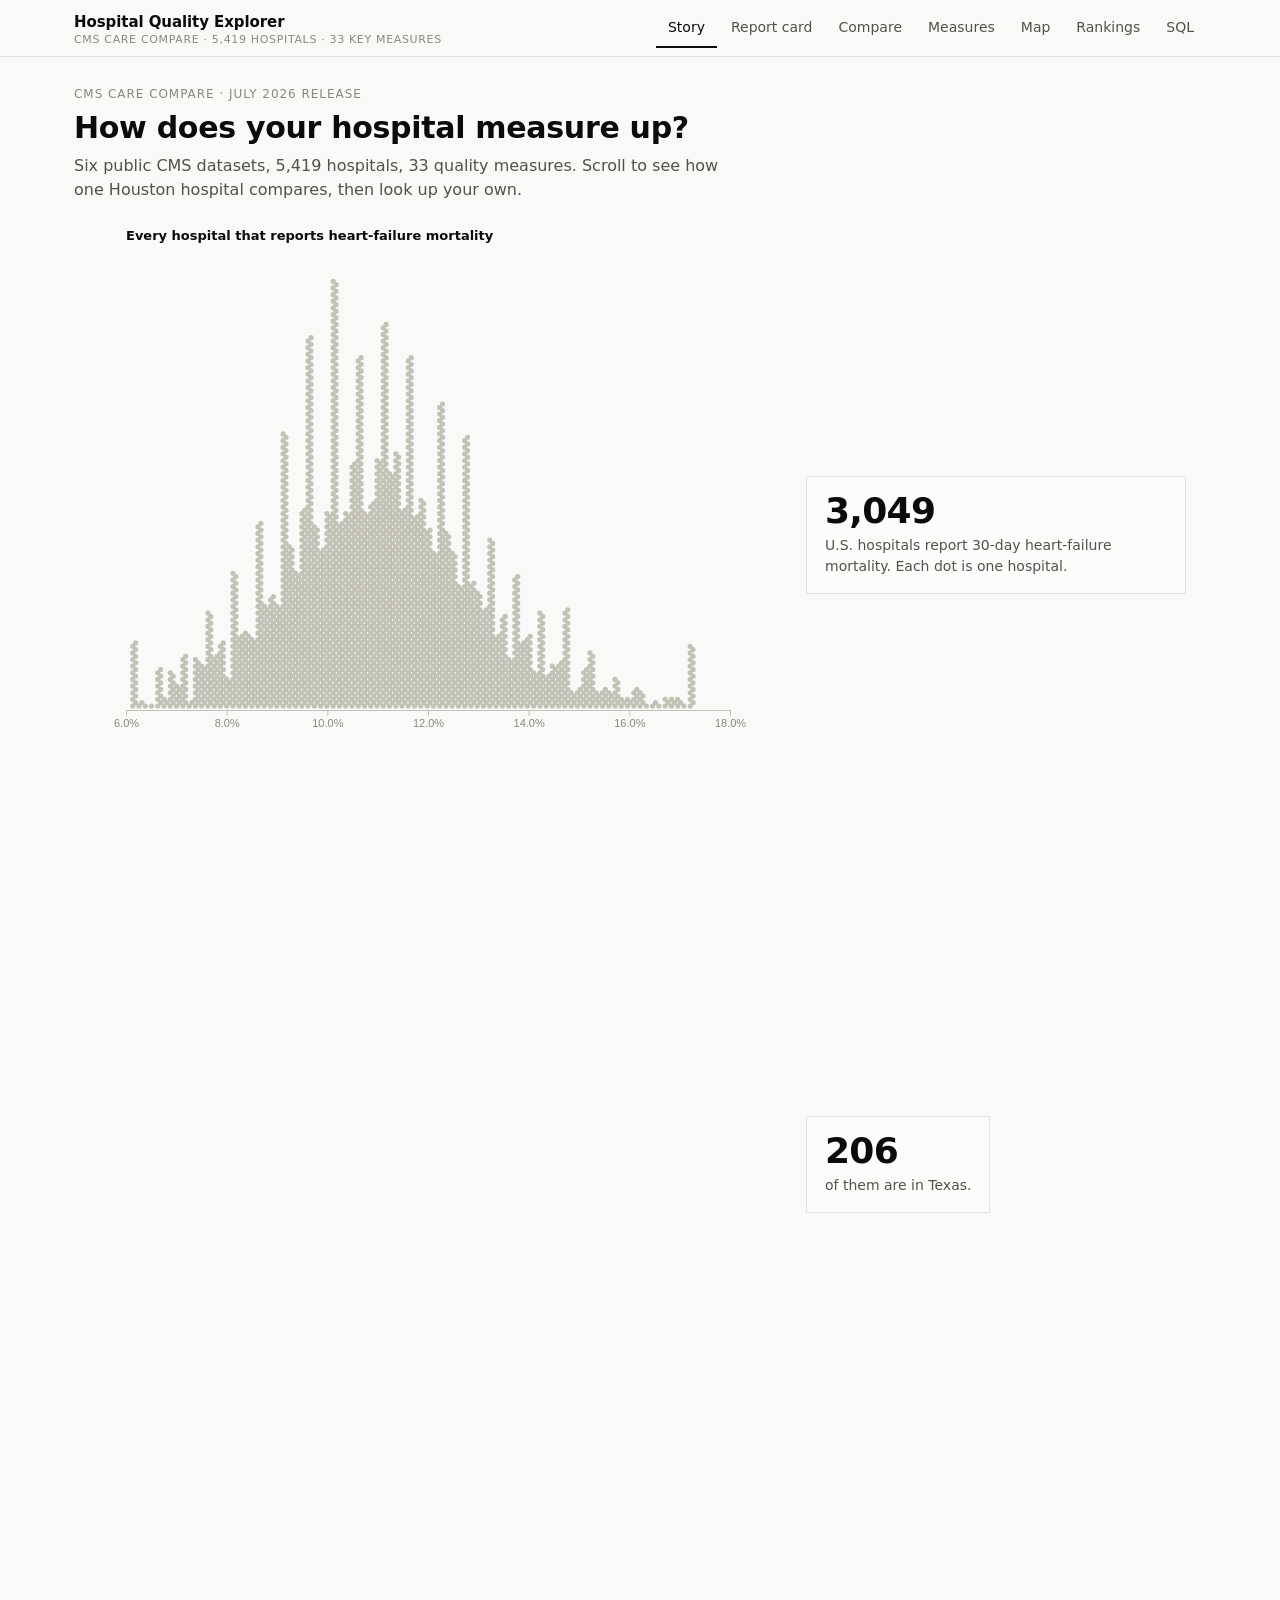
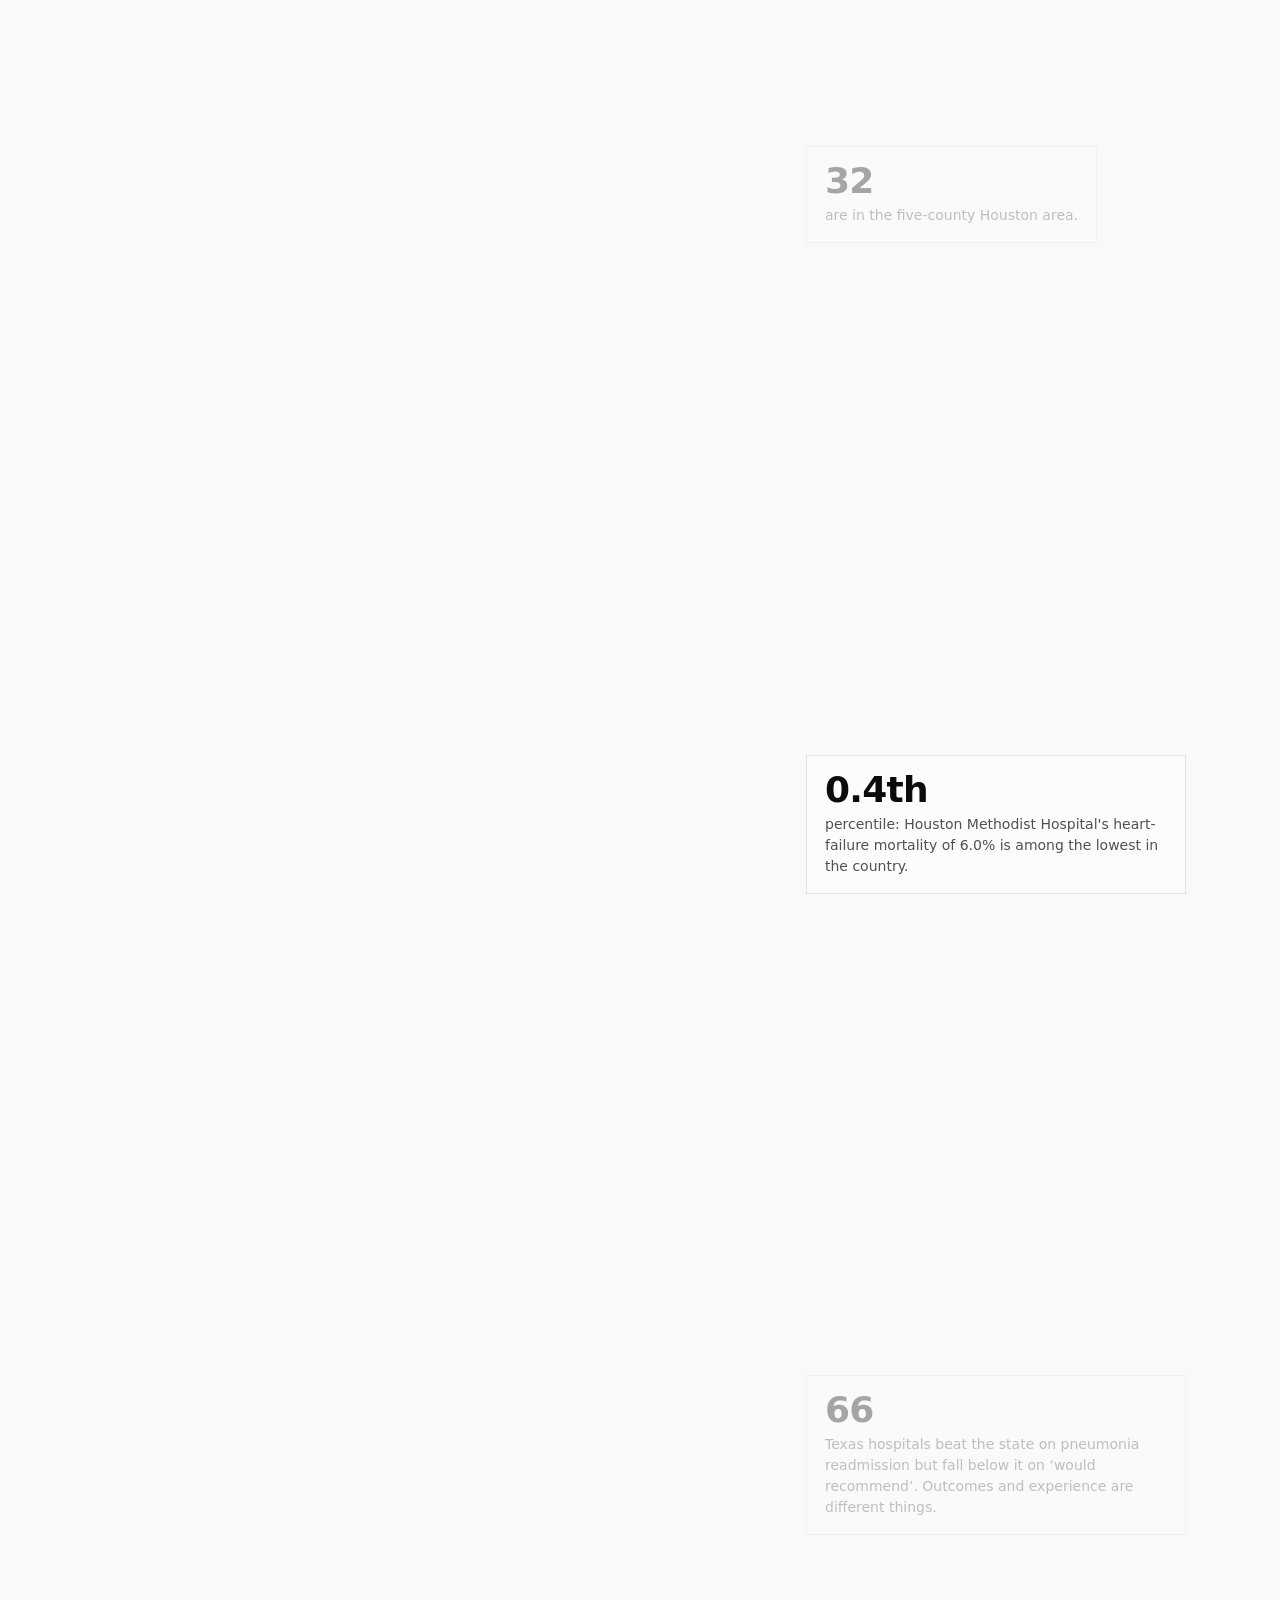
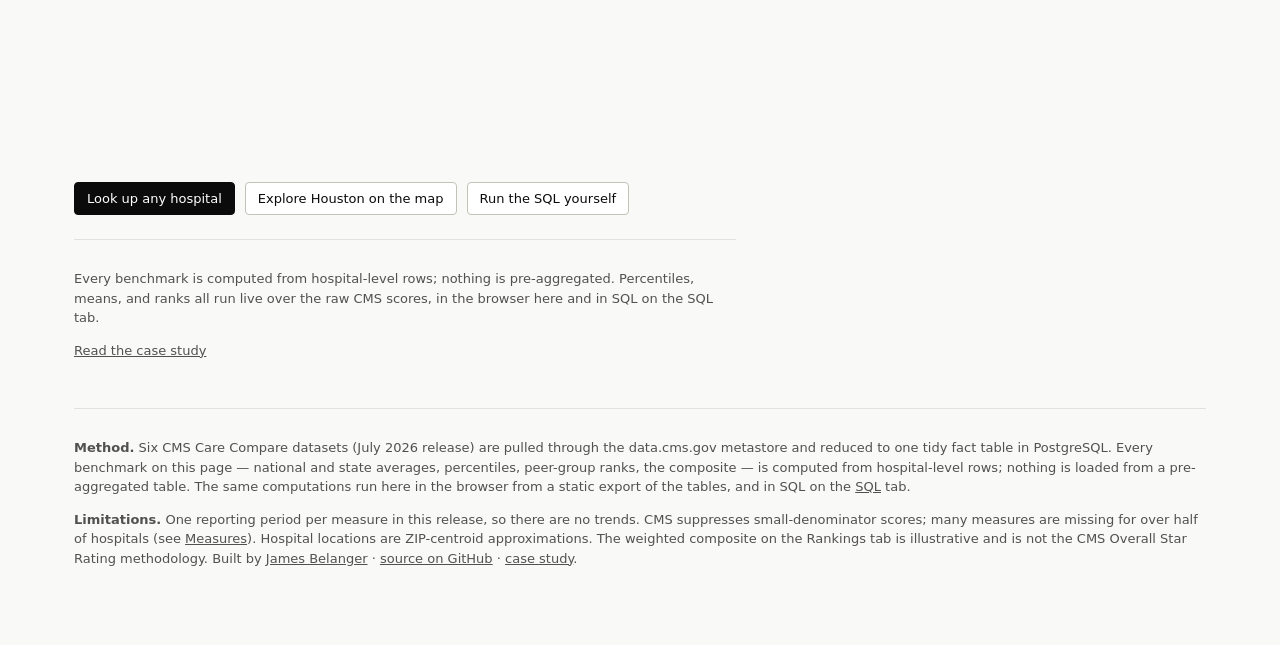
==== dashboard/explorer/index.html @ 34c3a6aa "Interactive explorer: report cards, linked compare, measure explorer, map, weighted rankings, DuckDB" ====
<!doctype html>
<html lang="en">
<head>
<meta charset="utf-8">
<meta name="viewport" content="width=device-width,initial-scale=1">
<title>Hospital Quality Explorer — any U.S. hospital against its peers</title>
<meta name="description" content="Look up any of 5,419 U.S. hospitals and see how it compares on 33 CMS quality measures against national, state, and custom peer groups. Built from six CMS Care Compare datasets with PostgreSQL, SQL, and D3.">
<link rel="stylesheet" href="app.css">
<script src="vendor/d3.v7.min.js"></script>
<script src="vendor/topojson-client.min.js"></script>
</head>
<body>
<div class="topbar"><div class="wrap">
  <a class="brand" href="#/story">Hospital Quality Explorer<small>CMS Care Compare · 5,419 hospitals · 33 key measures</small></a>
  <nav class="tabs" id="tabs">
    <a href="#/story" data-view="story">Story</a>
    <a href="#/report" data-view="report">Report card</a>
    <a href="#/compare" data-view="compare">Compare</a>
    <a href="#/measures" data-view="measures">Measures</a>
    <a href="#/map" data-view="map">Map</a>
    <a href="#/rankings" data-view="rankings">Rankings</a>
    <a href="#/sql" data-view="sql">SQL</a>
  </nav>
</div></div>
<div class="peerbar" id="peerbar" style="display:none"><div class="wrap">
  <label>Peer group <select id="scope"></select></label>
  <label>Ownership <select id="f-own"><option value="">any</option></select></label>
  <label>Type <select id="f-type"><option value="">any</option></select></label>
  <label><input type="checkbox" id="f-er"> Emergency dept only</label>
  <span class="count" id="peercount"></span>
</div></div>
<main><div class="wrap">
  <div id="loading" class="loading">Loading 5,419 hospitals and 103,870 scores…</div>
  <section class="view" id="view-story"></section>
  <section class="view" id="view-report"></section>
  <section class="view" id="view-compare"></section>
  <section class="view" id="view-measures"></section>
  <section class="view" id="view-map"></section>
  <section class="view" id="view-rankings"></section>
  <section class="view" id="view-sql"></section>
  <footer>
    <p><b>Method.</b> Six CMS Care Compare datasets (July 2026 release) are pulled through the data.cms.gov metastore and reduced to one tidy fact table in PostgreSQL. Every benchmark on this page — national and state averages, percentiles, peer-group ranks, the composite — is computed from hospital-level rows; nothing is loaded from a pre-aggregated table. The same computations run here in the browser from a static export of the tables, and in SQL on the <a href="#/sql">SQL</a> tab.</p>
    <p><b>Limitations.</b> One reporting period per measure in this release, so there are no trends. CMS suppresses small-denominator scores; many measures are missing for over half of hospitals (see <a href="#/measures">Measures</a>). Hospital locations are ZIP-centroid approximations. The weighted composite on the Rankings tab is illustrative and is not the CMS Overall Star Rating methodology. Built by <a href="https://jamesbelanger.com">James Belanger</a> · <a href="https://github.com/JamesBelanger/hospital-quality-dashboard">source on GitHub</a> · <a href="https://jamesbelanger.com/projects/hospital-quality/">case study</a>.</p>
  </footer>
</div></main>
<script type="module" src="js/main.js"></script>
</body>
</html>
---- dashboard/explorer/app.css ----
:root{--surface:#fcfcfb;--page:#f9f9f7;--ink:#0b0b0b;--ink2:#52514e;--muted:#898781;--grid:#e1e0d9;--axis:#c3c2b7;--blue:#2a78d6;--blue-soft:#cde2fb;--deemph:#c3c2b7;--border:rgba(11,11,11,.10);--good:#1f7a4d;--warn:#a05a00;--bad:#b3261e}
*{box-sizing:border-box}
html{background:var(--page);scroll-behavior:smooth}
body{margin:0;font:15px/1.5 system-ui,-apple-system,"Segoe UI",Roboto,Helvetica,Arial,sans-serif;color:var(--ink);background:var(--page)}
a{color:var(--ink2)} button{font:inherit}
.wrap{max-width:1180px;margin:0 auto;padding:0 24px}
/* top bar */
.topbar{position:sticky;top:0;z-index:20;background:var(--page);border-bottom:1px solid var(--border)}
.topbar .wrap{display:flex;align-items:center;gap:22px;height:56px}
.brand{font-weight:650;letter-spacing:-.005em;text-decoration:none;color:var(--ink);white-space:nowrap}
.brand small{display:block;font-weight:400;font-size:11px;color:var(--muted);letter-spacing:.06em;text-transform:uppercase;line-height:1}
nav.tabs{display:flex;gap:2px;margin-left:auto;overflow:auto}
nav.tabs a{padding:8px 12px;font-size:14px;color:var(--ink2);text-decoration:none;border-bottom:2px solid transparent;white-space:nowrap}
nav.tabs a.active{color:var(--ink);border-bottom-color:var(--ink)}
nav.tabs a:hover{color:var(--ink)}
/* peer bar */
.peerbar{background:var(--surface);border-bottom:1px solid var(--border)}
.peerbar .wrap{display:flex;flex-wrap:wrap;align-items:center;gap:10px 18px;padding:10px 24px;font-size:13px}
.peerbar label{display:flex;align-items:center;gap:6px;color:var(--ink2)}
select,.search{font:inherit;font-size:13px;padding:6px 8px;border:1px solid var(--axis);border-radius:4px;background:#fff;color:var(--ink)}
select:focus,.search:focus{outline:2px solid var(--blue-soft);border-color:var(--blue)}
.peerbar .count{margin-left:auto;color:var(--muted)}
/* layout */
main{padding:28px 0 64px}
.view{display:none}.view.active{display:block}
h1{font-size:30px;line-height:1.15;letter-spacing:-.01em;margin:0 0 8px;font-weight:650}
h2{font-size:20px;margin:0 0 4px;font-weight:650;letter-spacing:-.005em}
h3{font-size:15px;margin:0 0 4px;font-weight:600}
.dek{font-size:16px;color:var(--ink2);max-width:66ch;margin:0 0 18px}
.sub{margin:0 0 14px;color:var(--ink2);font-size:14px;max-width:80ch}
.kicker{font-size:12px;letter-spacing:.08em;text-transform:uppercase;color:var(--muted);margin:0 0 8px}
.card{background:var(--surface);border:1px solid var(--border);padding:16px 18px;margin-bottom:18px}
.card.flush{padding:0}
.row{display:flex;flex-wrap:wrap;gap:12px;align-items:center}
.grid2{display:grid;grid-template-columns:1fr 1fr;gap:18px}
.grid3{display:grid;grid-template-columns:repeat(3,1fr);gap:18px}
.controls{display:flex;flex-wrap:wrap;gap:10px 16px;align-items:center;margin-bottom:12px;font-size:13px;color:var(--ink2)}
.controls label{display:flex;align-items:center;gap:6px}
.btn,.btn-ghost{border:1px solid var(--axis);background:#fff;color:var(--ink);padding:6px 12px;border-radius:4px;cursor:pointer;font-size:13px}
.btn:hover,.btn-ghost:hover{border-color:var(--ink2)}
.btn.primary{background:var(--ink);color:#fff;border-color:var(--ink)}
.btn-ghost{background:transparent;color:var(--ink2)}
.btn-ghost.small{padding:2px 8px;font-size:12px}
.chip{display:inline-block;padding:2px 8px;border:1px solid var(--axis);border-radius:999px;font-size:12px;color:var(--ink2);background:#fff;cursor:pointer}
.chip.on{background:var(--ink);color:#fff;border-color:var(--ink)}
/* search */
.searchwrap{position:relative;flex:1;min-width:260px;max-width:560px}
.search{width:100%;padding:10px 12px;font-size:15px}
.search-list{position:absolute;z-index:30;left:0;right:0;top:100%;background:#fff;border:1px solid var(--axis);border-top:0;max-height:360px;overflow:auto;display:none;box-shadow:0 8px 24px rgba(0,0,0,.06)}
.search-item{padding:8px 12px;cursor:pointer;display:flex;justify-content:space-between;gap:12px;font-size:14px}
.search-item.cur,.search-item:hover{background:var(--page)}
.search-meta{color:var(--muted);font-size:12px;white-space:nowrap}
/* tooltip */
.tip{position:fixed;z-index:50;display:none;background:var(--ink);color:#fff;padding:8px 10px;font-size:12px;line-height:1.4;max-width:300px;pointer-events:none;border-radius:3px}
.tip b{font-weight:600}.tip-sub{color:#cfcfcf}
/* badges */
.badge{display:inline-block;font-size:11px;font-weight:600;padding:1px 7px;border-radius:999px;border:1px solid;white-space:nowrap}
.badge.good{color:var(--good);border-color:var(--good)} .badge.ok{color:#2a5ea3;border-color:#2a5ea3}
.badge.low{color:var(--warn);border-color:var(--warn)} .badge.poor{color:var(--bad);border-color:var(--bad)}
.badge.na{color:var(--muted);border-color:var(--axis)}
/* sql drawer */
.sqlwrap{margin-top:10px}
.sqldrawer{margin-top:8px;border:1px solid var(--border);background:#fff}
.sqlmeta{display:flex;justify-content:space-between;align-items:center;padding:6px 10px;font-size:12px;color:var(--muted);border-bottom:1px solid var(--border)}
pre.code{margin:0;padding:12px 14px;font:12.5px/1.5 ui-monospace,SFMono-Regular,Menlo,Consolas,monospace;color:var(--ink);overflow:auto;max-height:420px;white-space:pre}
/* tables */
table.data{width:100%;border-collapse:collapse;font-size:13px}
table.data th{text-align:left;font-weight:600;padding:8px 10px 8px 0;border-bottom:1px solid var(--axis);color:var(--ink);vertical-align:bottom;position:sticky;top:0;background:var(--surface);cursor:pointer;white-space:nowrap}
table.data th .dir{display:block;font-weight:400;font-size:11px;color:var(--muted)}
table.data td{padding:7px 10px 7px 0;border-bottom:1px solid var(--grid);color:var(--ink2);font-variant-numeric:tabular-nums;vertical-align:middle}
table.data td.name{color:var(--ink);font-weight:500}
table.data td .meta{display:block;font-size:11.5px;color:var(--muted);font-weight:400}
table.data tr.hl td{background:var(--blue-soft)}
table.data tr:hover td{background:var(--page)}
.tablewrap{overflow:auto;max-height:560px}
.cell{display:flex;align-items:center;gap:8px}.cell .track{flex:1;display:block;height:10px}.cell .bar{display:block;height:10px;border-radius:0 3px 3px 0;background:var(--deemph)}.cell .bar.emph{background:var(--blue)}.cell .v{width:52px;text-align:right;color:var(--ink);font-size:12.5px}
.caption{font-size:12px;color:var(--muted);margin:10px 0 0}
.key{display:inline-block;width:12px;height:9px;vertical-align:middle;margin-right:4px}.key.emph{background:var(--blue)}.key.ctx{background:var(--deemph)}
/* report card */
.rc-head{display:grid;grid-template-columns:2fr 1fr;gap:24px;align-items:start}
.rc-head .name{font-size:26px;font-weight:650;letter-spacing:-.01em;line-height:1.15}
.rc-head .meta{color:var(--ink2);margin-top:4px;font-size:14px}
.rc-kpis{display:grid;grid-template-columns:repeat(3,1fr);gap:0;border-top:1px solid var(--border);margin-top:14px}
.rc-kpi{padding:12px 14px 12px 0;border-right:1px solid var(--border)}.rc-kpi:last-child{border-right:0}.rc-kpi+.rc-kpi{padding-left:14px}
.rc-kpi .v{font-size:26px;font-weight:650;line-height:1.1;letter-spacing:-.01em}.rc-kpi .l{font-size:12.5px;color:var(--ink2);margin-top:3px}
.rc-group{margin-top:22px}
.rc-group h3{display:flex;align-items:baseline;gap:10px}.rc-group h3 span{font-weight:400;color:var(--muted);font-size:12px}
.rc-row{display:grid;grid-template-columns:200px 1fr 90px 110px;gap:14px;align-items:center;padding:7px 0;border-bottom:1px solid var(--grid)}
.rc-row .lbl{font-size:13.5px;color:var(--ink)}.rc-row .lbl small{display:block;color:var(--muted);font-size:11px}
.rc-row .val{text-align:right;font-variant-numeric:tabular-nums;font-weight:600;color:var(--ink)}
.rc-row .strip{height:34px}
.rc-row.na .val,.rc-row.na .lbl{color:var(--muted)}
/* measures explorer */
.mlist{max-height:520px;overflow:auto;border:1px solid var(--border);background:#fff}
.mlist div{padding:7px 10px;border-bottom:1px solid var(--grid);cursor:pointer;font-size:13px;display:flex;justify-content:space-between;gap:10px}
.mlist div:hover,.mlist div.cur{background:var(--blue-soft)}
.mlist .n{color:var(--muted);white-space:nowrap;font-size:12px}
.toplist{font-size:13px}.toplist li{display:flex;justify-content:space-between;gap:10px;padding:4px 0;border-bottom:1px solid var(--grid)}
.toplist li span:last-child{font-variant-numeric:tabular-nums;color:var(--ink)}.toplist li a{color:var(--ink);text-decoration:none;cursor:pointer}.toplist li a:hover{text-decoration:underline}
.missbar{height:8px;background:var(--grid);position:relative}.missbar span{position:absolute;left:0;top:0;bottom:0;background:var(--blue)}
/* sliders */
.sliders{display:grid;grid-template-columns:repeat(5,1fr);gap:16px}
.slider label{display:block;font-size:13px;color:var(--ink);font-weight:500}.slider small{color:var(--muted);font-weight:400}
.slider input[type=range]{width:100%;accent-color:var(--ink)}
.note{font-size:12.5px;color:var(--ink2);border-left:2px solid var(--axis);padding:4px 10px;margin:10px 0}
/* map */
.maplegend{display:flex;align-items:center;gap:8px;font-size:12px;color:var(--ink2)}
.maplegend .ramp{display:flex}.maplegend .ramp span{width:18px;height:10px}
/* console */
.console{display:grid;grid-template-columns:260px 1fr;gap:18px}
.presets{max-height:560px;overflow:auto;border:1px solid var(--border);background:#fff}
.presets div{padding:8px 10px;border-bottom:1px solid var(--grid);cursor:pointer;font-size:13px}.presets div:hover,.presets div.cur{background:var(--blue-soft)}
.presets small{display:block;color:var(--muted);font-size:11px}
textarea.editor{width:100%;min-height:200px;font:13px/1.5 ui-monospace,SFMono-Regular,Menlo,Consolas,monospace;padding:12px;border:1px solid var(--axis);background:#fff;color:var(--ink);resize:vertical;tab-size:2}
.status{font-size:12.5px;color:var(--muted);margin:8px 0}
.status.err{color:var(--bad)}
.results{overflow:auto;max-height:520px;border:1px solid var(--border);background:#fff}
.results table{font-size:12.5px;border-collapse:collapse;min-width:100%}.results th,.results td{padding:5px 10px;border-bottom:1px solid var(--grid);white-space:nowrap;text-align:left}.results th{position:sticky;top:0;background:var(--surface);font-weight:600}
.results td.num{text-align:right;font-variant-numeric:tabular-nums}
/* story */
.story{position:relative}
.story .sticky{position:sticky;top:72px;height:calc(100vh - 100px);min-height:420px;display:flex;flex-direction:column}
.story .steps{position:relative;z-index:2;pointer-events:none}
.story .step{min-height:70vh;display:flex;align-items:center;pointer-events:none}
.story .step > div{background:var(--surface);border:1px solid var(--border);padding:16px 18px;max-width:380px;pointer-events:auto;opacity:.35;transition:opacity .3s}
.story .step.on > div{opacity:1}
.story .step .big{font-size:36px;font-weight:650;letter-spacing:-.02em;line-height:1;margin-bottom:6px}
.story .step p{margin:0;font-size:14px;color:var(--ink2)}
.story .layout{display:grid;grid-template-columns:1fr 400px;gap:24px}
.story .cta{display:flex;gap:10px;flex-wrap:wrap;margin-top:12px}
.storyfoot{margin-top:24px;padding-top:16px;border-top:1px solid var(--border);color:var(--ink2);font-size:13px;max-width:80ch}
footer{margin-top:48px;padding-top:16px;border-top:1px solid var(--border);font-size:13px;color:var(--ink2)}
.loading{padding:60px 0;color:var(--muted);text-align:center}
@media (max-width:820px){.topbar .wrap{flex-wrap:wrap;height:auto;padding:8px 16px;gap:6px 14px}nav.tabs{margin-left:0;width:100%}nav.tabs a{padding:6px 9px;font-size:13px}.peerbar .wrap{padding:8px 16px;gap:8px 12px}.peerbar select{max-width:200px}.wrap{padding:0 16px}.grid2,.grid3,.console,.story .layout,.rc-head{grid-template-columns:1fr}.sliders{grid-template-columns:1fr 1fr}.rc-row{grid-template-columns:1fr 1fr;grid-template-areas:"l v" "s b"}.rc-row .lbl{grid-area:l}.rc-row .val{grid-area:v}.rc-row .strip{grid-area:s}.rc-row .bdg{grid-area:b}.rc-kpis{grid-template-columns:1fr}.rc-kpi{border-right:0;border-bottom:1px solid var(--border);padding-left:0}.story .sticky{position:static;height:auto}.story .step{min-height:0;margin:12px 0}}
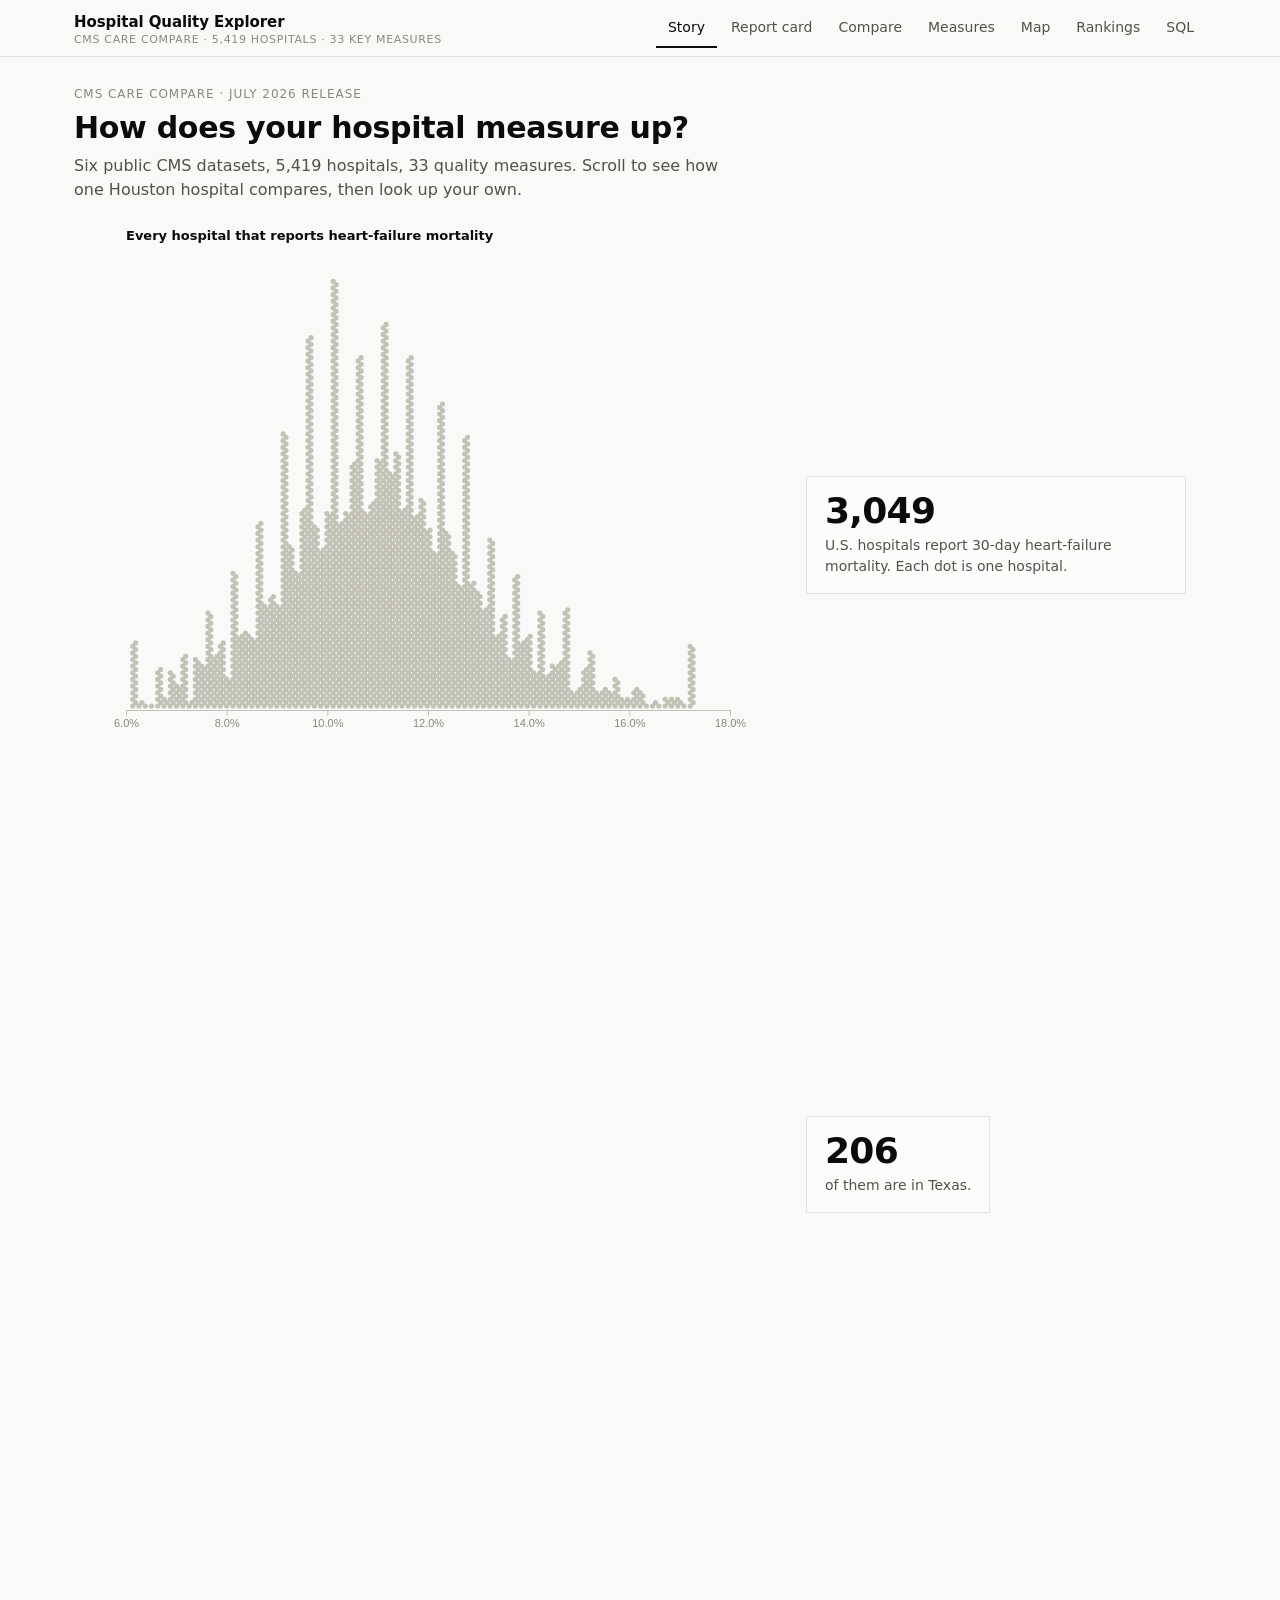
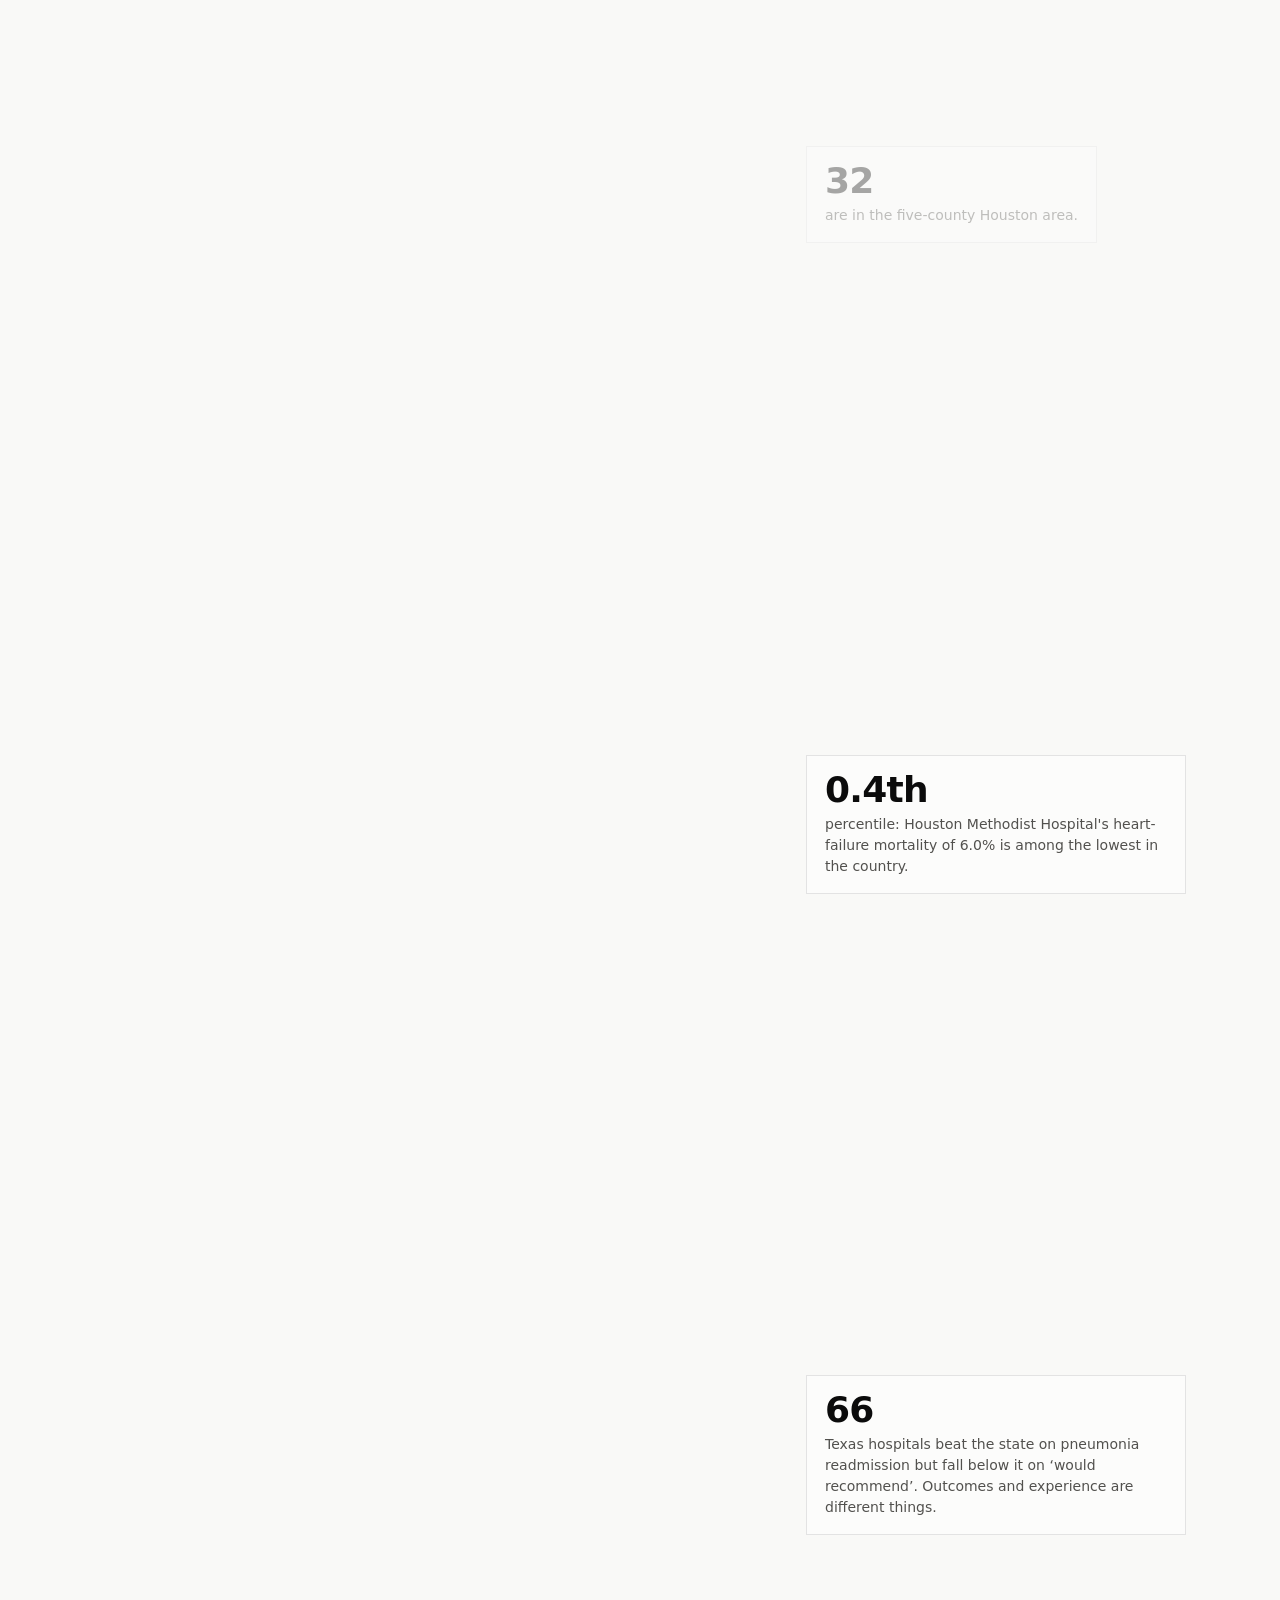
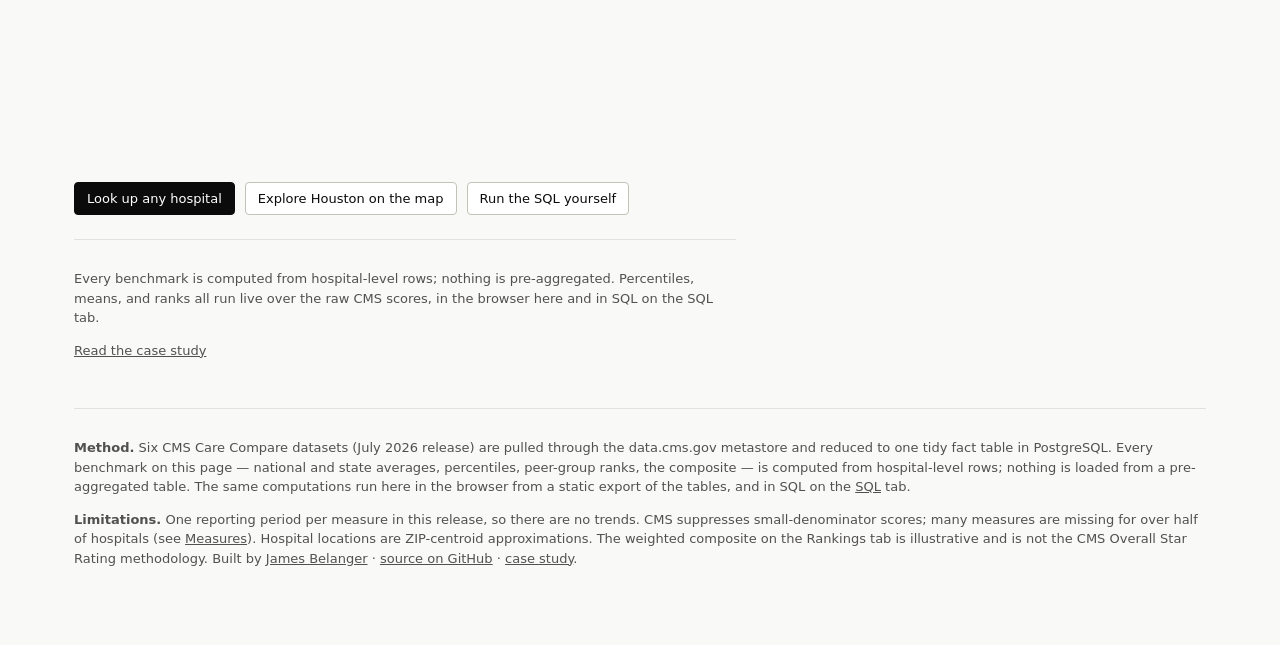
==== commit ff5219eb: "Explorer: favicon link" ====
--- a/dashboard/explorer/index.html
+++ b/dashboard/explorer/index.html
@@ -5,6 +5,7 @@
 <meta name="viewport" content="width=device-width,initial-scale=1">
 <title>Hospital Quality Explorer — any U.S. hospital against its peers</title>
 <meta name="description" content="Look up any of 5,419 U.S. hospitals and see how it compares on 33 CMS quality measures against national, state, and custom peer groups. Built from six CMS Care Compare datasets with PostgreSQL, SQL, and D3.">
+<link rel="icon" href="/favicon.svg" type="image/svg+xml">
 <link rel="stylesheet" href="app.css">
 <script src="vendor/d3.v7.min.js"></script>
 <script src="vendor/topojson-client.min.js"></script>
